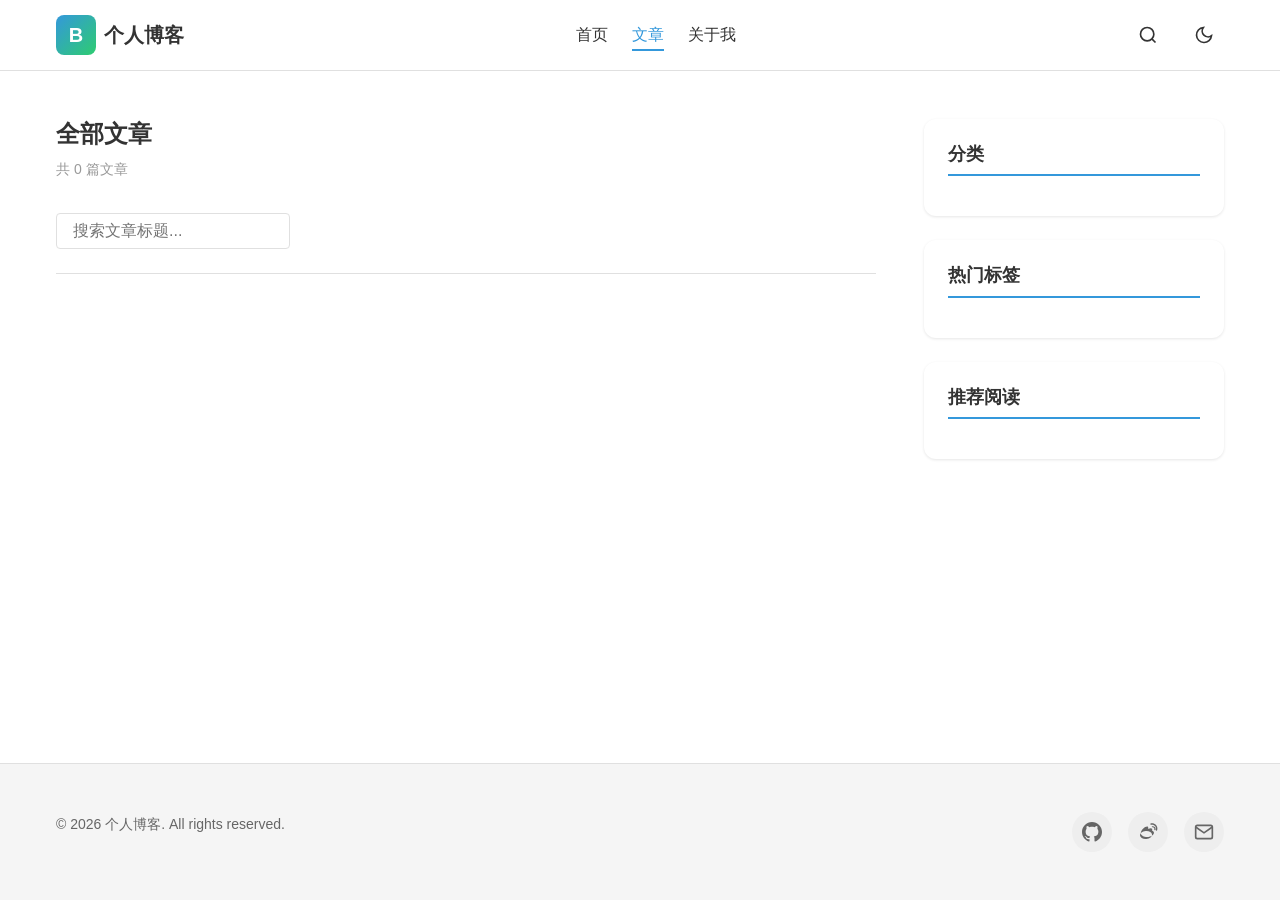
==== pages/articles.html @ ab7d96d2 "Initial commit" ====
<!DOCTYPE html>
<html lang="zh-CN">
<head>
  <meta charset="UTF-8">
  <meta name="viewport" content="width=device-width, initial-scale=1.0">
  <meta name="description" content="文章列表 - 个人博客">
  <title>文章列表 - 个人博客</title>
  <link rel="stylesheet" href="../css/main.css">
</head>
<body data-page="articles" class="page">
  <header class="header">
    <div class="header__inner">
      <a href="../index.html" class="header__logo">
        <span class="header__logo-icon">B</span>
        <span>个人博客</span>
      </a>
      
      <nav class="header__nav">
        <ul class="header__nav-list">
          <li class="header__nav-item">
            <a href="../index.html" class="header__nav-link">首页</a>
          </li>
          <li class="header__nav-item">
            <a href="articles.html" class="header__nav-link header__nav-link--active">文章</a>
          </li>
          <li class="header__nav-item">
            <a href="about.html" class="header__nav-link">关于我</a>
          </li>
        </ul>
      </nav>
      
      <div class="header__actions">
        <button class="header__search-btn" aria-label="搜索">
          <svg width="20" height="20" viewBox="0 0 24 24" fill="none" stroke="currentColor" stroke-width="2">
            <circle cx="11" cy="11" r="8"></circle>
            <line x1="21" y1="21" x2="16.65" y2="16.65"></line>
          </svg>
        </button>
        
        <button class="header__theme-toggle" aria-label="切换主题">
          <svg class="icon-sun" width="20" height="20" viewBox="0 0 24 24" fill="none" stroke="currentColor" stroke-width="2" style="display: none;">
            <circle cx="12" cy="12" r="5"></circle>
            <line x1="12" y1="1" x2="12" y2="3"></line>
            <line x1="12" y1="21" x2="12" y2="23"></line>
            <line x1="4.22" y1="4.22" x2="5.64" y2="5.64"></line>
            <line x1="18.36" y1="18.36" x2="19.78" y2="19.78"></line>
            <line x1="1" y1="12" x2="3" y2="12"></line>
            <line x1="21" y1="12" x2="23" y2="12"></line>
            <line x1="4.22" y1="19.78" x2="5.64" y2="18.36"></line>
            <line x1="18.36" y1="5.64" x2="19.78" y2="4.22"></line>
          </svg>
          <svg class="icon-moon" width="20" height="20" viewBox="0 0 24 24" fill="none" stroke="currentColor" stroke-width="2">
            <path d="M21 12.79A9 9 0 1 1 11.21 3 7 7 0 0 0 21 12.79z"></path>
          </svg>
        </button>
        
        <button class="header__menu-btn" aria-label="菜单">
          <span></span>
          <span></span>
          <span></span>
        </button>
      </div>
    </div>
  </header>
  
  <main class="main">
    <div class="container">
      <div class="page-articles">
        <div class="page-articles__main">
          <header class="page-articles__header">
            <h1 class="page-articles__title">全部文章</h1>
            <p class="page-articles__count">共 <span id="article-count">0</span> 篇文章</p>
          </header>
          
          <div class="page-articles__filters">
            <input type="text" class="page-articles__search-input" placeholder="搜索文章标题...">
          </div>
          
          <div class="page-articles__list">
          </div>
          
          <nav class="pagination"></nav>
        </div>
        
        <aside class="sidebar">
          <section class="sidebar__section">
            <h3 class="sidebar__title">分类</h3>
            <div class="sidebar__categories"></div>
          </section>
          
          <section class="sidebar__section">
            <h3 class="sidebar__title">热门标签</h3>
            <div class="sidebar__tags"></div>
          </section>
          
          <section class="sidebar__section">
            <h3 class="sidebar__title">推荐阅读</h3>
            <div class="sidebar__recommended"></div>
          </section>
        </aside>
      </div>
    </div>
  </main>
  
  <footer class="footer">
    <div class="footer__inner">
      <div class="footer__content">
        <p class="footer__copyright">
          &copy; 2026 个人博客. All rights reserved.
        </p>
        <div class="footer__social">
          <a href="#" class="footer__social-link" aria-label="GitHub">
            <svg width="20" height="20" viewBox="0 0 24 24" fill="currentColor">
              <path d="M12 0c-6.626 0-12 5.373-12 12 0 5.302 3.438 9.8 8.207 11.387.599.111.793-.261.793-.577v-2.234c-3.338.726-4.033-1.416-4.033-1.416-.546-1.387-1.333-1.756-1.333-1.756-1.089-.745.083-.729.083-.729 1.205.084 1.839 1.237 1.839 1.237 1.07 1.834 2.807 1.304 3.492.997.107-.775.418-1.305.762-1.604-2.665-.305-5.467-1.334-5.467-5.931 0-1.311.469-2.381 1.236-3.221-.124-.303-.535-1.524.117-3.176 0 0 1.008-.322 3.301 1.23.957-.266 1.983-.399 3.003-.404 1.02.005 2.047.138 3.006.404 2.291-1.552 3.297-1.23 3.297-1.23.653 1.653.242 2.874.118 3.176.77.84 1.235 1.911 1.235 3.221 0 4.609-2.807 5.624-5.479 5.921.43.372.823 1.102.823 2.222v3.293c0 .319.192.694.801.576 4.765-1.589 8.199-6.086 8.199-11.386 0-6.627-5.373-12-12-12z"/>
            </svg>
          </a>
          <a href="#" class="footer__social-link" aria-label="微博">
            <svg width="20" height="20" viewBox="0 0 24 24" fill="currentColor">
              <path d="M10.098 20.323c-3.977.391-7.414-1.406-7.672-4.02-.259-2.609 2.759-5.047 6.74-5.441 3.979-.394 7.413 1.404 7.671 4.018.259 2.6-2.759 5.049-6.739 5.443zm7.098-9.921c-.266-.078-.449-.131-.311-.472.305-.729.336-1.358.001-1.806-.627-.839-2.343-.795-4.311-.023 0 0-.618.27-.46-.218.301-.946.256-1.738-.214-2.197-.988-.966-3.615.091-5.863 2.36-1.686 1.703-2.663 3.511-2.663 5.077 0 2.992 3.836 4.813 7.587 4.813 4.917 0 8.191-2.857 8.191-5.126 0-1.371-1.155-2.149-1.957-2.408zm4.449-6.812c-1.568-1.744-3.881-2.406-6.074-2.026-.478.083-.79.539-.707 1.018.083.478.539.79 1.018.707 1.615-.28 3.313.205 4.468 1.489 1.154 1.284 1.453 3.025.941 4.582-.151.46.1.958.561 1.109.46.151.958-.1 1.109-.561.696-2.123.29-4.494-1.316-6.318zm-1.495 2.426c-.784-.872-1.941-1.203-3.037-1.013-.393.068-.654.444-.586.838.068.393.444.654.838.586.647-.112 1.327.082 1.788.595.46.512.574 1.206.357 1.827-.131.375.067.787.442.918.375.131.787-.067.918-.442.36-1.031.171-2.182-.72-3.309z"/>
            </svg>
          </a>
          <a href="#" class="footer__social-link" aria-label="邮箱">
            <svg width="20" height="20" viewBox="0 0 24 24" fill="none" stroke="currentColor" stroke-width="2">
              <path d="M4 4h16c1.1 0 2 .9 2 2v12c0 1.1-.9 2-2 2H4c-1.1 0-2-.9-2-2V6c0-1.1.9-2 2-2z"></path>
              <polyline points="22,6 12,13 2,6"></polyline>
            </svg>
          </a>
        </div>
      </div>
    </div>
  </footer>
  
  <div class="search-modal">
    <div class="search-modal__content">
      <div class="search-modal__header">
        <input type="text" class="search-modal__input" placeholder="搜索文章...">
        <button class="search-modal__close" aria-label="关闭">
          <svg width="24" height="24" viewBox="0 0 24 24" fill="none" stroke="currentColor" stroke-width="2">
            <line x1="18" y1="6" x2="6" y2="18"></line>
            <line x1="6" y1="6" x2="18" y2="18"></line>
          </svg>
        </button>
      </div>
      <div class="search-modal__results"></div>
    </div>
  </div>
  
  <button class="back-to-top" aria-label="返回顶部">
    <svg width="24" height="24" viewBox="0 0 24 24" fill="none" stroke="currentColor" stroke-width="2">
      <polyline points="18 15 12 9 6 15"></polyline>
    </svg>
  </button>
  
  <script type="module" src="../js/main.js"></script>
</body>
</html>
---- css/main.css ----
@import url('./variables.css');
@import url('./reset.css');
@import url('./base.css');
@import url('./components/header.css');
@import url('./components/footer.css');
@import url('./components/carousel.css');
@import url('./components/card.css');
@import url('./components/sidebar.css');
@import url('./components/pagination.css');
@import url('./components/search-modal.css');
@import url('./components/toc.css');
@import url('./components/back-to-top.css');
@import url('./components/skeleton.css');
@import url('./components/skill.css');
@import url('./components/article.css');
@import url('./pages/home.css');
@import url('./pages/articles.css');
@import url('./pages/detail.css');
@import url('./pages/about.css');
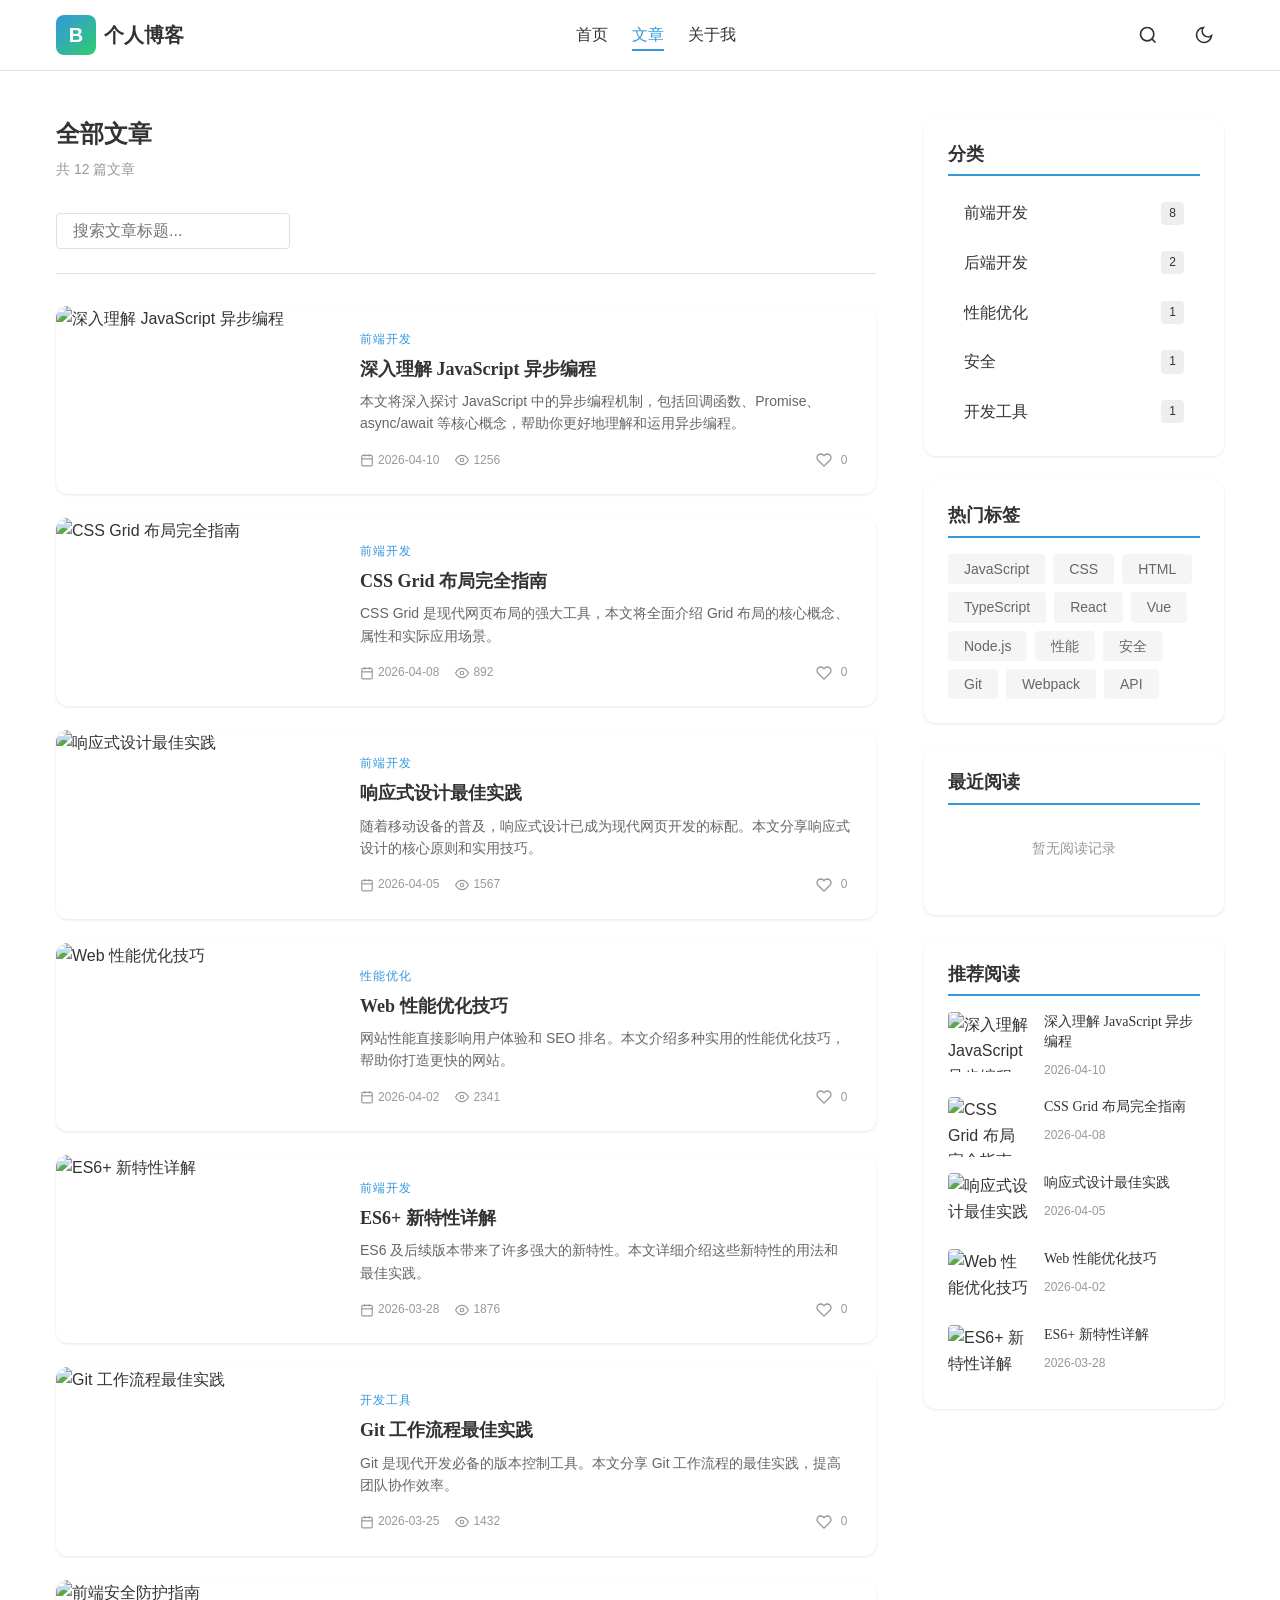
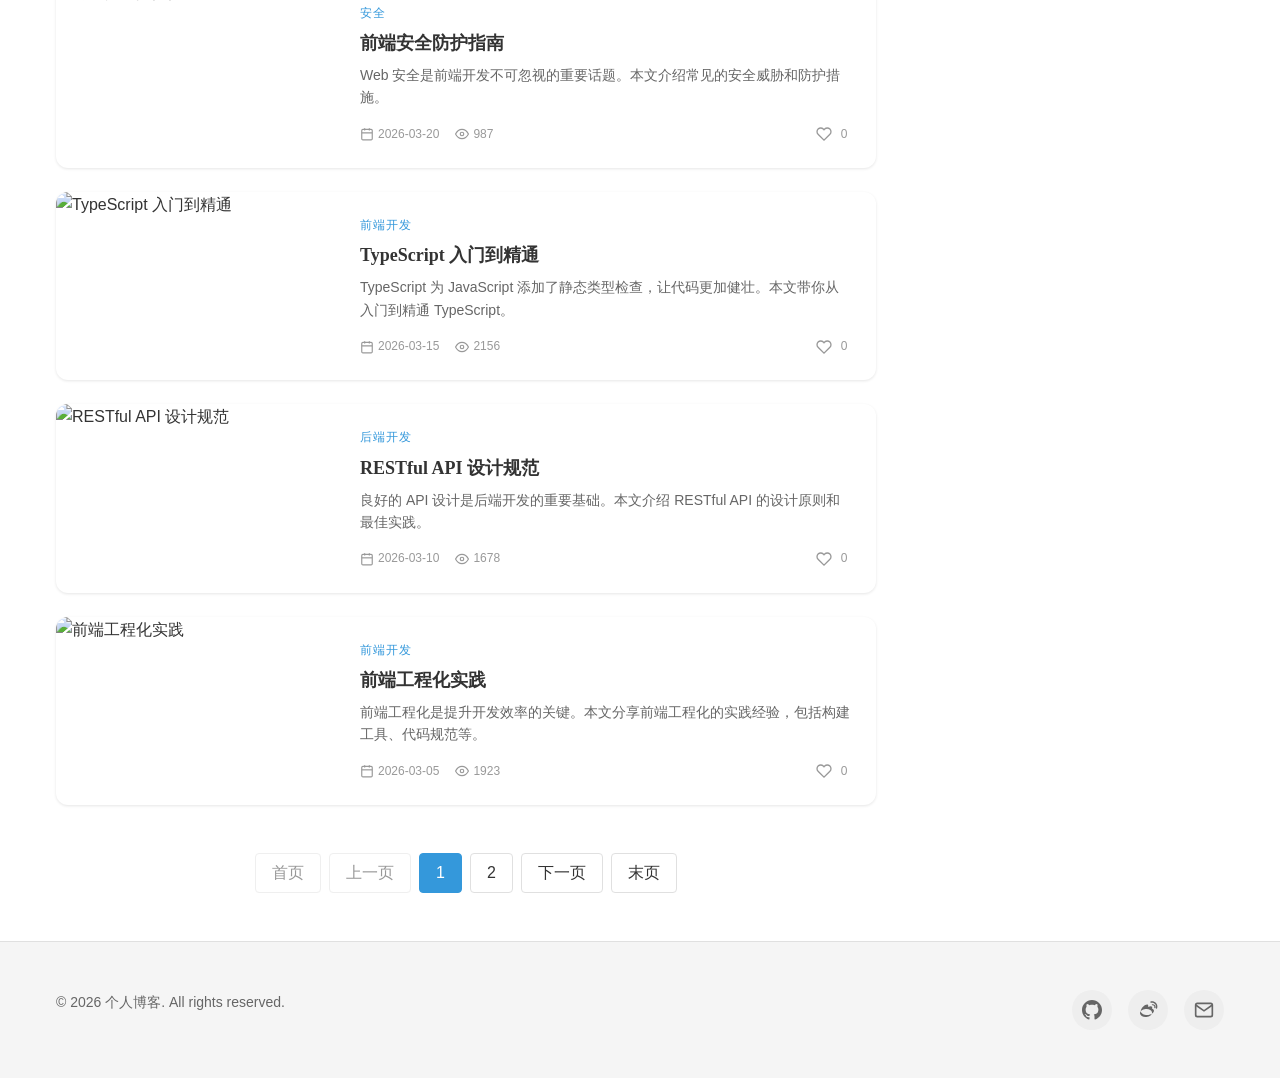
==== commit f32934c7: "feat (dogfood) 功能迭代测试场景" ====
--- a/pages/articles.html
+++ b/pages/articles.html
@@ -94,6 +94,11 @@
           </section>
           
           <section class="sidebar__section">
+            <h3 class="sidebar__title">最近阅读</h3>
+            <div class="sidebar__history"></div>
+          </section>
+          
+          <section class="sidebar__section">
             <h3 class="sidebar__title">推荐阅读</h3>
             <div class="sidebar__recommended"></div>
           </section>
--- a/css/main.css
+++ b/css/main.css
@@ -13,6 +13,8 @@
 @import url('./components/skeleton.css');
 @import url('./components/skill.css');
 @import url('./components/article.css');
+@import url('./components/like.css');
+@import url('./components/history.css');
 @import url('./pages/home.css');
 @import url('./pages/articles.css');
 @import url('./pages/detail.css');
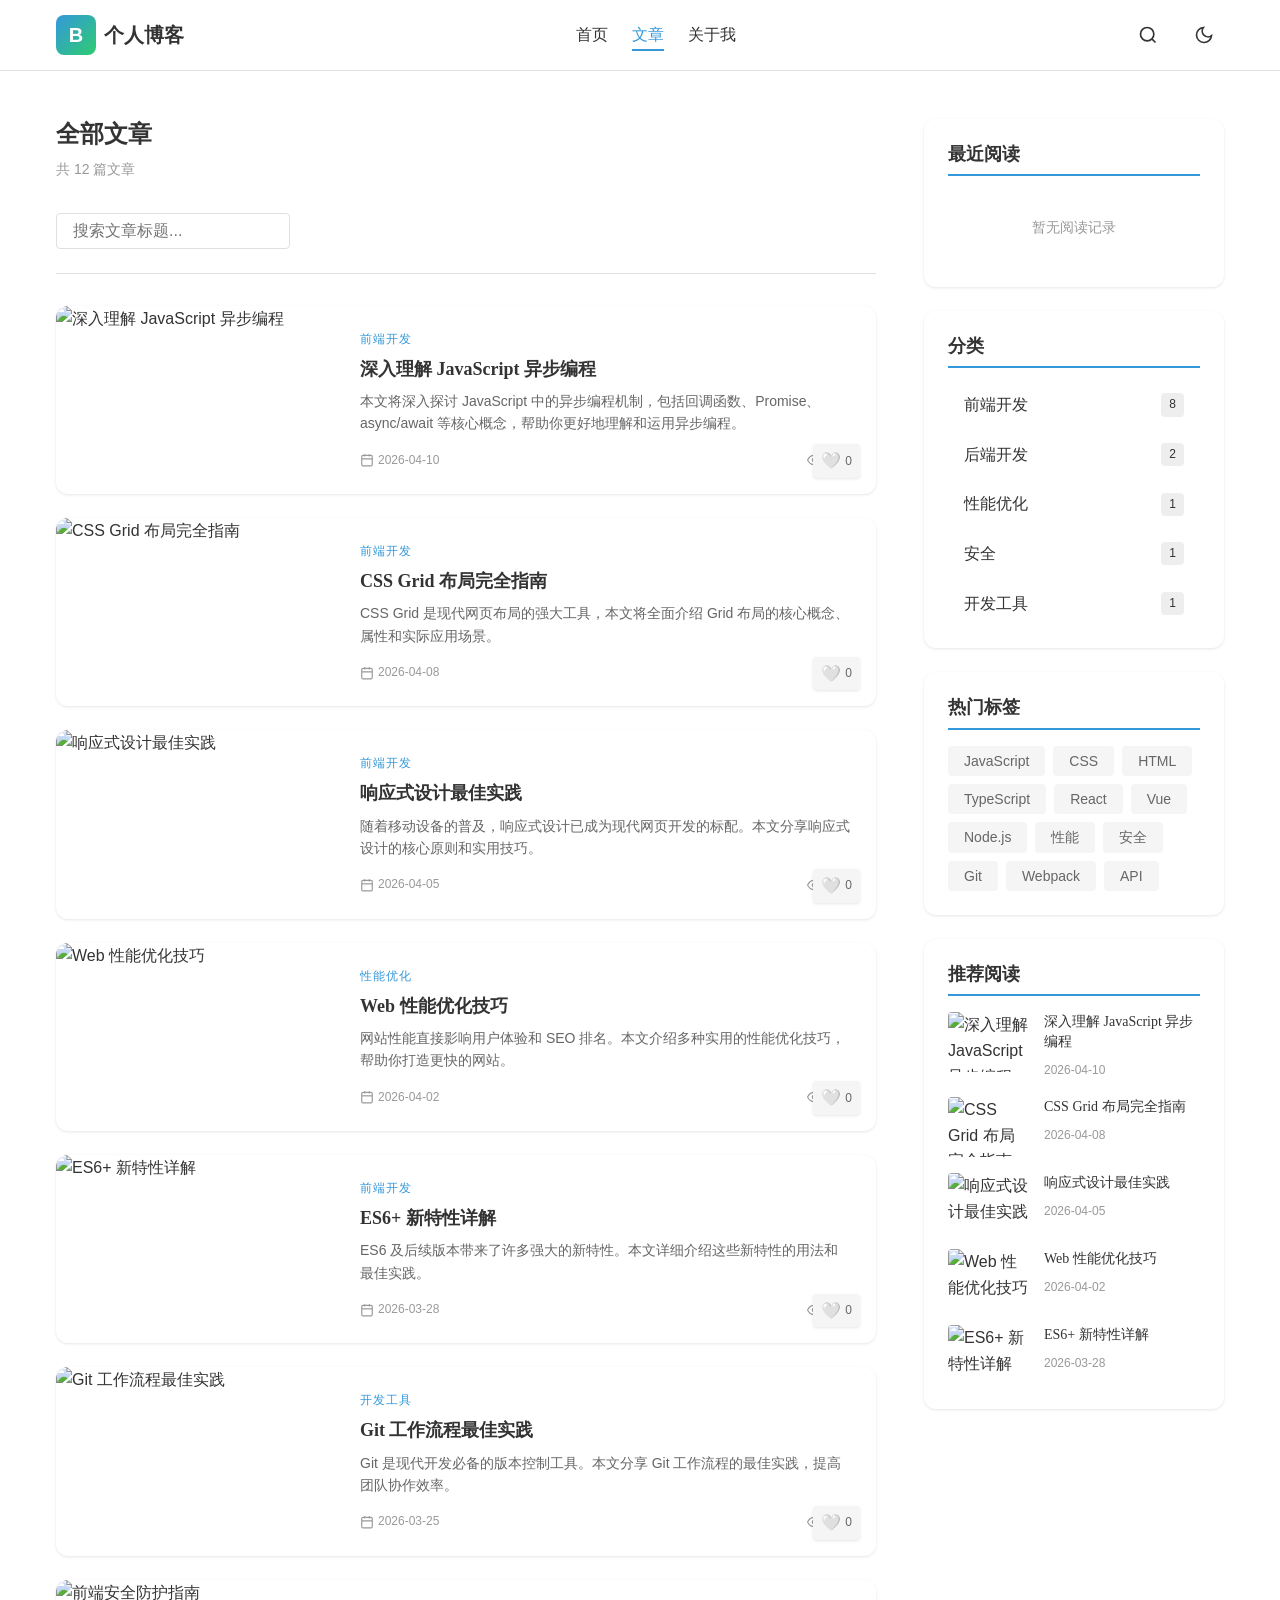
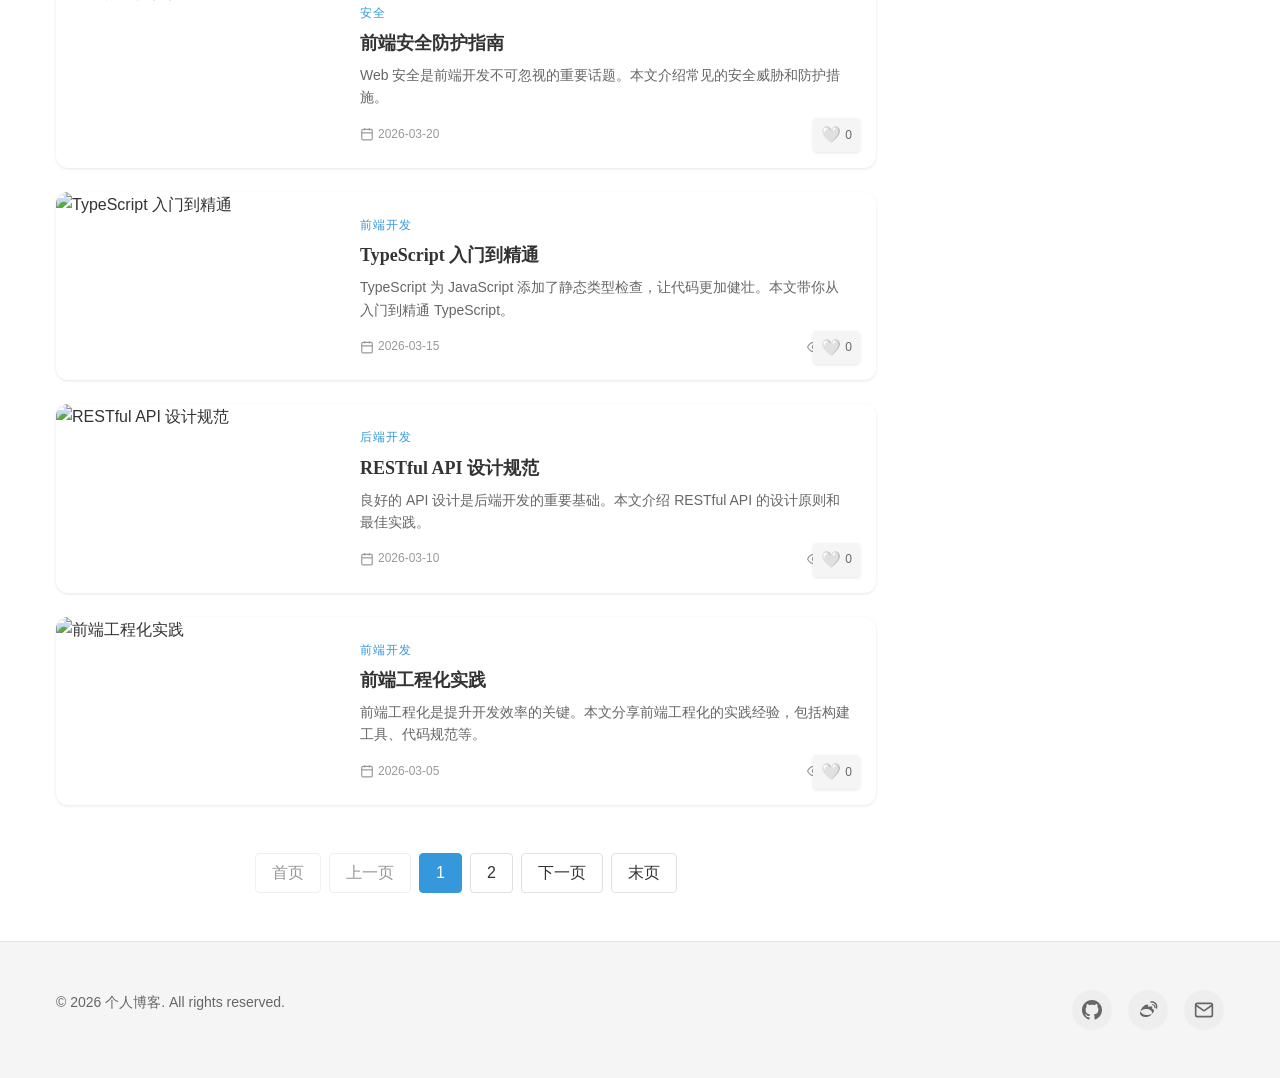
==== commit 99563249: "feat (glm5) 功能迭代测试场景" ====
--- a/pages/articles.html
+++ b/pages/articles.html
@@ -83,6 +83,7 @@
         </div>
         
         <aside class="sidebar">
+          <div class="sidebar__history"></div>
           <section class="sidebar__section">
             <h3 class="sidebar__title">分类</h3>
             <div class="sidebar__categories"></div>
@@ -91,11 +92,6 @@
           <section class="sidebar__section">
             <h3 class="sidebar__title">热门标签</h3>
             <div class="sidebar__tags"></div>
-          </section>
-          
-          <section class="sidebar__section">
-            <h3 class="sidebar__title">最近阅读</h3>
-            <div class="sidebar__history"></div>
           </section>
           
           <section class="sidebar__section">
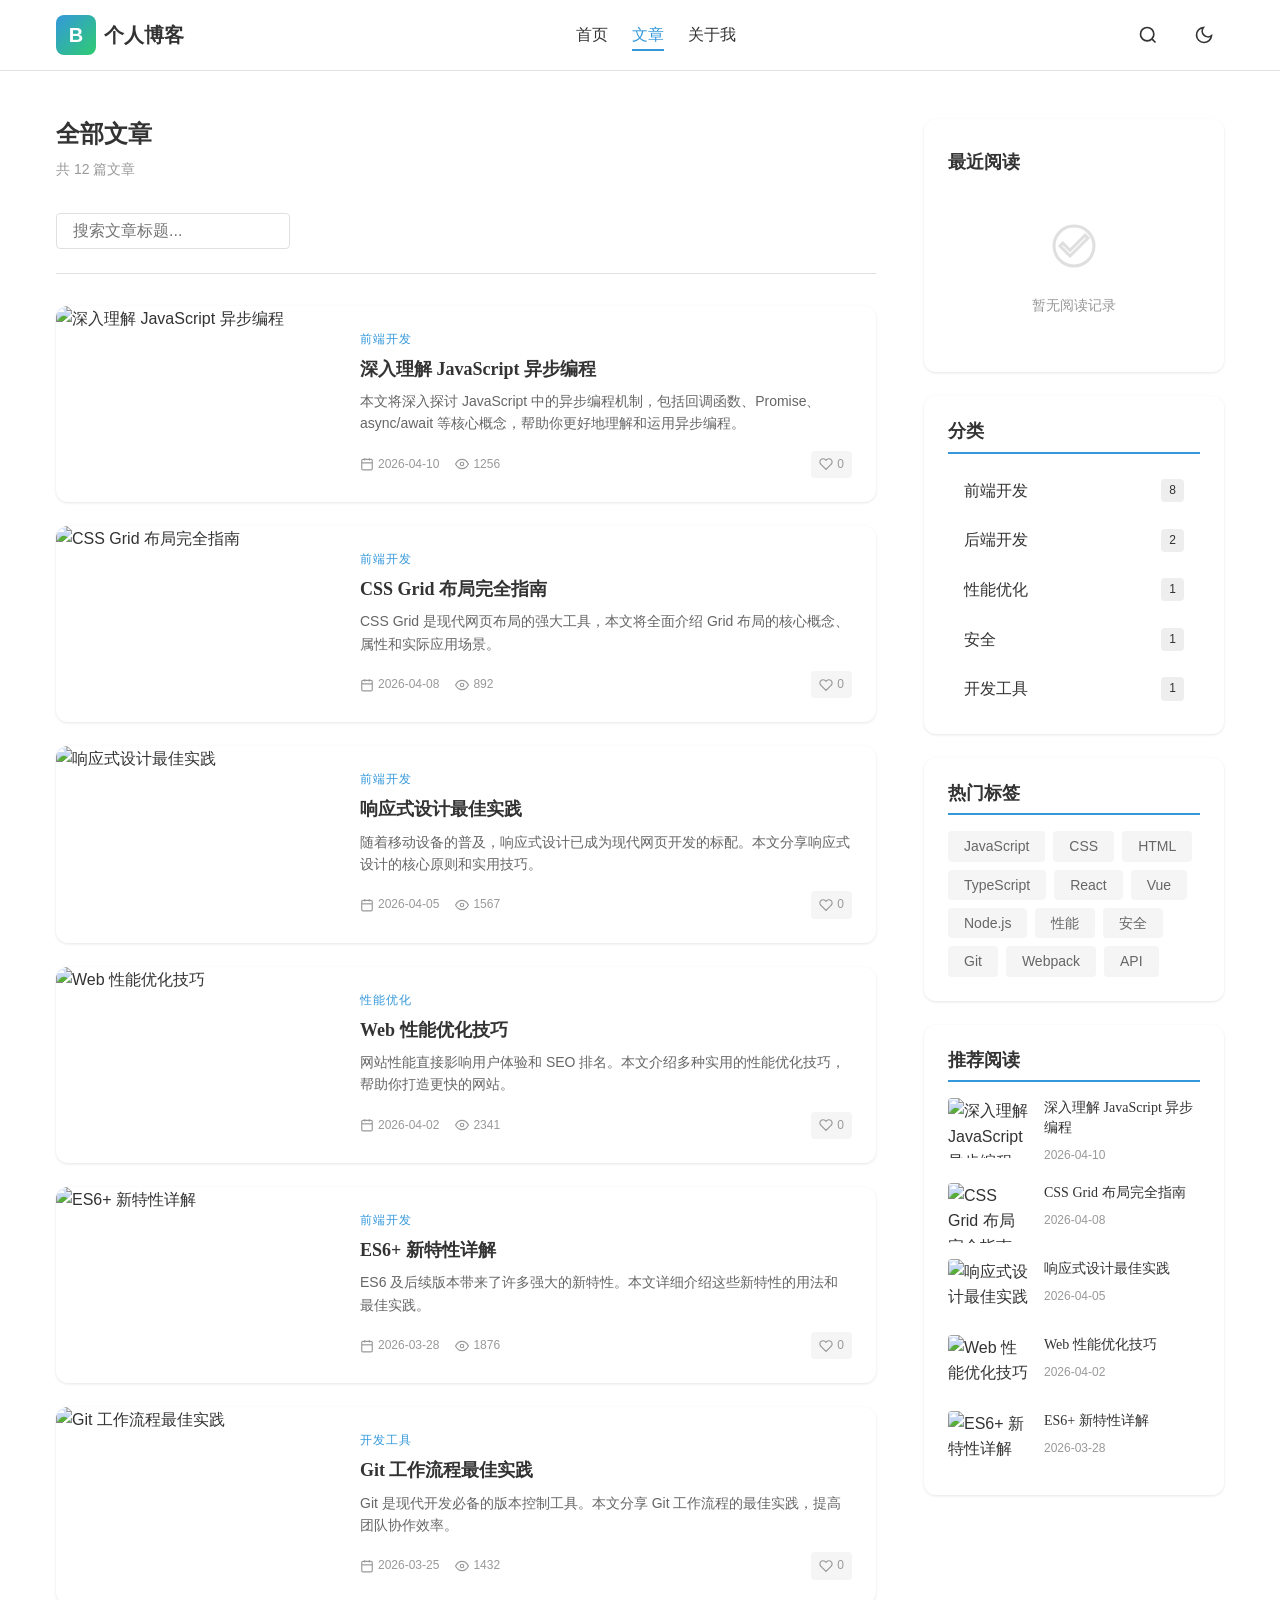
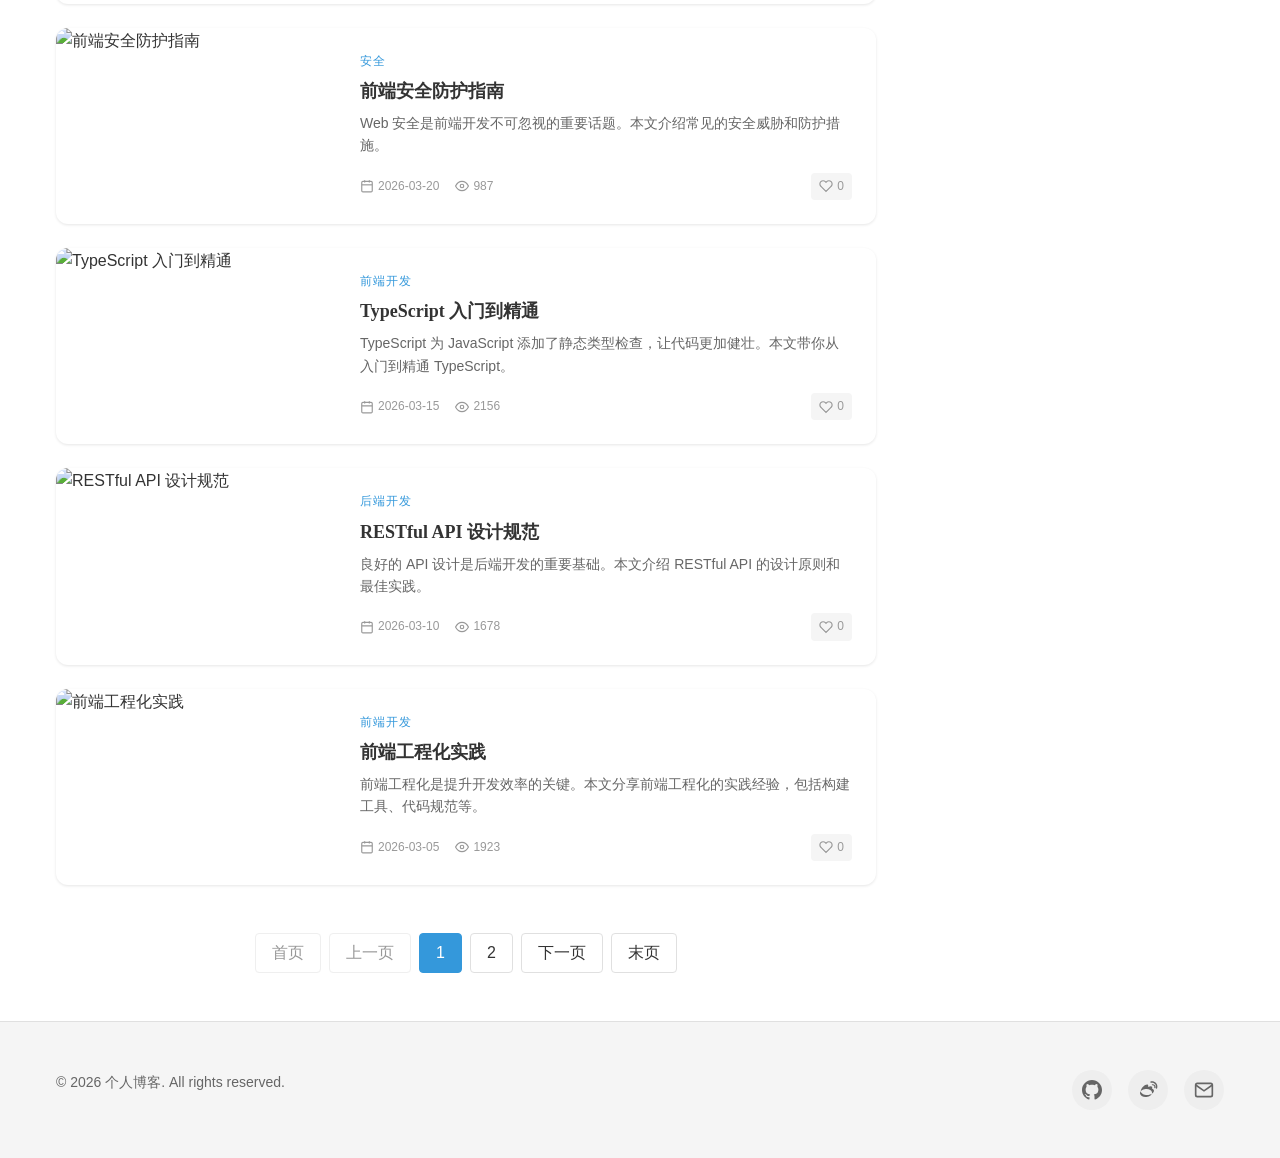
==== commit e1557234: "feat (kimi2.5) 功能迭代测试场景" ====
--- a/pages/articles.html
+++ b/pages/articles.html
@@ -83,17 +83,20 @@
         </div>
         
         <aside class="sidebar">
-          <div class="sidebar__history"></div>
+          <section class="sidebar__section sidebar__history-section">
+            <div class="sidebar__history"></div>
+          </section>
+
           <section class="sidebar__section">
             <h3 class="sidebar__title">分类</h3>
             <div class="sidebar__categories"></div>
           </section>
-          
+
           <section class="sidebar__section">
             <h3 class="sidebar__title">热门标签</h3>
             <div class="sidebar__tags"></div>
           </section>
-          
+
           <section class="sidebar__section">
             <h3 class="sidebar__title">推荐阅读</h3>
             <div class="sidebar__recommended"></div>
